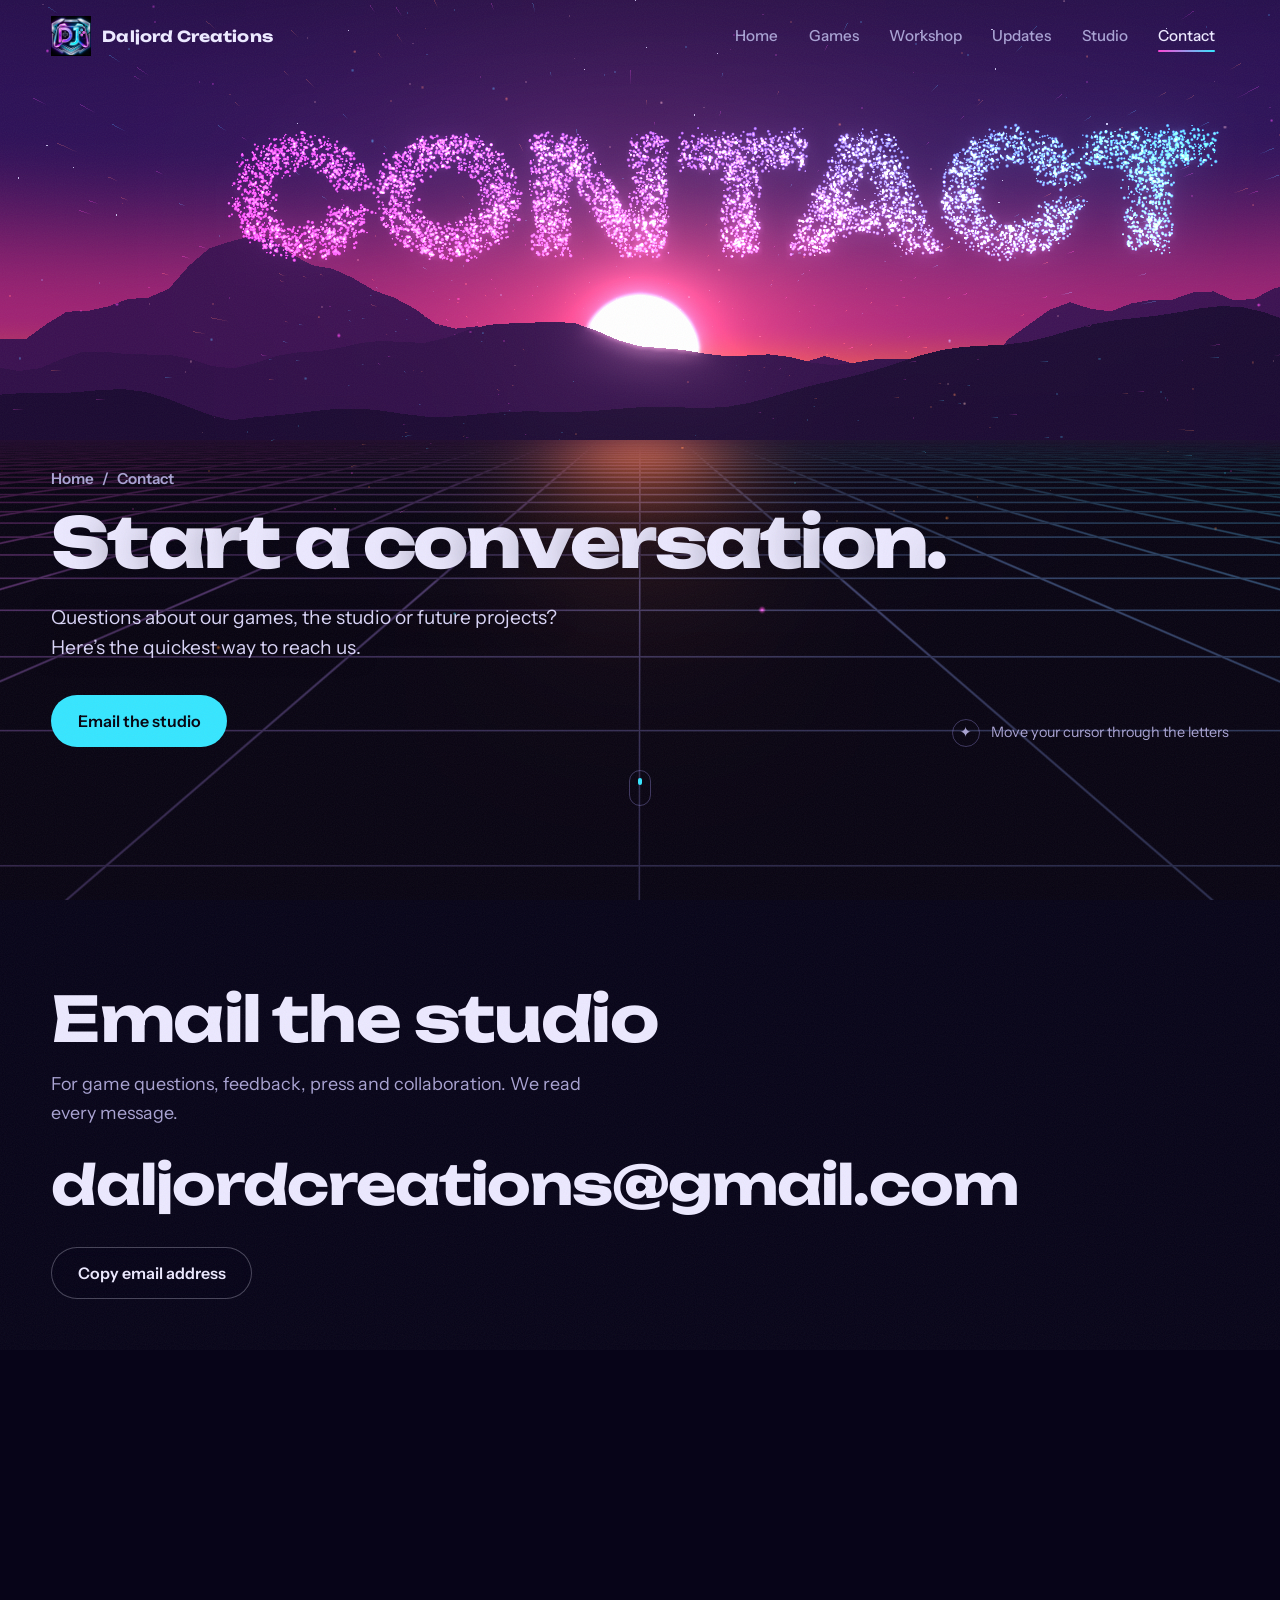
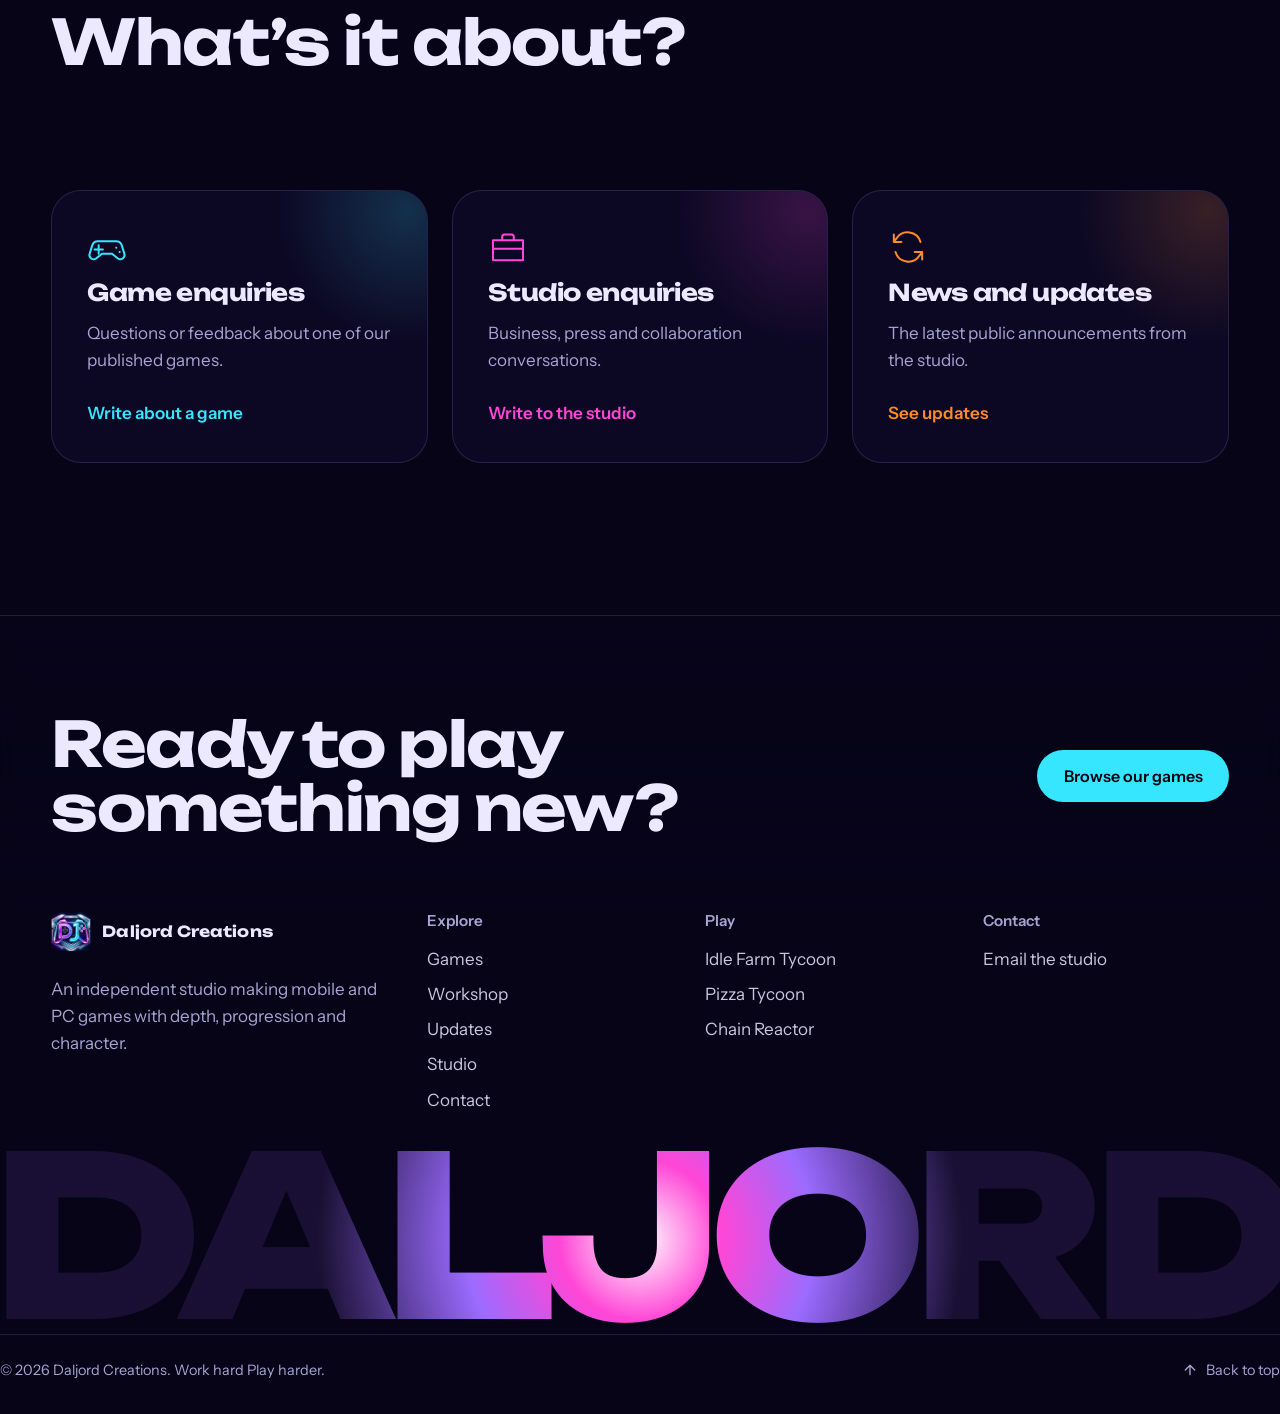
==== contact/index.html @ 4abc55e9 "new website launch" ====
<!doctype html>
<html lang="en">
<head>
  <meta charset="utf-8">
  <meta name="viewport" content="width=device-width, initial-scale=1, viewport-fit=cover">
  <meta name="theme-color" content="#070418">
  <title>Contact | Daljord Creations</title>
  <meta name="description" content="Get in touch with Daljord Creations about our games, the studio, press or collaboration.">
  <meta property="og:type" content="website">
  <meta property="og:title" content="Contact | Daljord Creations">
  <meta property="og:description" content="Get in touch with Daljord Creations about our games, the studio, press or collaboration.">
  <meta property="og:image" content="../assets/images/brand/og-image.jpg">
  <meta name="twitter:card" content="summary_large_image">
  <link rel="icon" type="image/png" sizes="32x32" href="../assets/images/brand/icon-32.png">
  <link rel="apple-touch-icon" href="../assets/images/brand/icon-180.png">
  <link rel="preconnect" href="https://fonts.googleapis.com">
  <link rel="preconnect" href="https://fonts.gstatic.com" crossorigin>
  <link rel="stylesheet" href="https://fonts.googleapis.com/css2?family=Unbounded:wght@500;700;800&family=Instrument+Sans:wght@400;500;600&display=swap">
  <link rel="stylesheet" href="../assets/css/base.css">
  <link rel="stylesheet" href="../assets/css/layout.css">
  <link rel="stylesheet" href="../assets/css/components.css">
  <link rel="stylesheet" href="../assets/css/pages.css">
</head>
<body data-page="contact" data-base="../" data-preset="word" data-word="CONTACT">
  <a class="skip" href="#main">Skip to content</a>
  <canvas class="stage" aria-hidden="true"></canvas>
  <div class="stage-fallback" aria-hidden="true"></div>
  <div class="stage-dim" aria-hidden="true"></div>
  <div class="grain" aria-hidden="true"></div>

  <main class="page" id="main">

    <section class="hero hero--inner" data-hero aria-labelledby="page-title">
      <div class="wrap">
        <div class="hero__copy">
          <p class="hero__crumb"><a href="../index.html">Home</a><span aria-hidden="true">/</span><span>Contact</span></p>
          <h1 id="page-title" data-split>Start a conversation.</h1>
          <p class="hero__sub" data-reveal style="--d:.5s">Questions about our games, the studio or future projects? Here’s the quickest way to reach us.</p>
          <div class="hero__cta" data-reveal style="--d:.65s"><a class="btn btn--main" data-magnetic href="mailto:daljordcreations@gmail.com"><span class="btn__label">Email the studio</span></a></div>
        </div>
      </div>
      <p class="hero__hint" aria-hidden="true"><b>✦</b>Move your cursor through the letters</p>
      <span class="scroll-cue" aria-hidden="true"></span>
    </section>

    <section class="block contact-main" id="email" aria-labelledby="email-title">
      <div class="wrap" style="width:100%">
        <h2 id="email-title" data-scramble>Email the studio</h2>
        <p class="lede" style="margin-top:1.2rem" data-reveal>For game questions, feedback, press and collaboration. We read every message.</p>
        <a class="mail" href="mailto:daljordcreations@gmail.com" data-reveal>daljordcreations@gmail.com</a>
        <div class="copy-row" data-reveal>
          <button class="btn btn--ghost" type="button" data-magnetic data-copy="daljordcreations@gmail.com" data-copy-out="#copy-msg"><span class="btn__label">Copy email address</span></button>
          <span class="copy-msg" id="copy-msg" aria-live="polite"></span>
        </div>
      </div>
    </section>

    <section class="block" id="topics" aria-labelledby="topics-title">
      <div class="wrap">
        <div class="head">
          <h2 id="topics-title" data-scramble>What’s it about?</h2>
          <p class="lede" data-reveal>Pick a topic and we’ll open your email app with the subject filled in.</p>
        </div>
        <div class="enquiries">
          <a class="enquiry" style="--c:var(--cyan)" href="mailto:daljordcreations@gmail.com?subject=Game%20enquiry" data-reveal><svg viewBox="0 0 48 48" fill="none" stroke="currentColor" stroke-width="2.4" stroke-linecap="round" stroke-linejoin="round" aria-hidden="true"><path d="M13 17h22a7 7 0 0 1 6.7 5l3.1 10a5 5 0 0 1-8 5.4L30 32H18l-6.8 5.4a5 5 0 0 1-8-5.4l3.1-10A7 7 0 0 1 13 17Z"/><path d="M14 22v10m-5-5h10m16-2h.1m4 5h.1"/></svg><h3>Game enquiries</h3><p>Questions or feedback about one of our published games.</p><span class="go">Write about a game</span></a>
          <a class="enquiry" style="--c:var(--magenta)" href="mailto:daljordcreations@gmail.com?subject=Studio%20enquiry" data-reveal><svg viewBox="0 0 48 48" fill="none" stroke="currentColor" stroke-width="2.4" stroke-linecap="round" stroke-linejoin="round" aria-hidden="true"><path d="M6 16h36v24H6zM17 16v-4a3 3 0 0 1 3-3h8a3 3 0 0 1 3 3v4M6 26h36"/></svg><h3>Studio enquiries</h3><p>Business, press and collaboration conversations.</p><span class="go">Write to the studio</span></a>
          <a class="enquiry" style="--c:var(--ember)" href="../updates/index.html" data-reveal><svg viewBox="0 0 48 48" fill="none" stroke="currentColor" stroke-width="2.4" stroke-linecap="round" stroke-linejoin="round" aria-hidden="true"><path d="M39 18A16 16 0 0 0 10 14l-3 4m0 0V9m0 9h9M9 30a16 16 0 0 0 29 4l3-4m0 0v9m0-9h-9"/></svg><h3>News and updates</h3><p>The latest public announcements from the studio.</p><span class="go">See updates</span></a>
        </div>
      </div>
    </section>
  </main>
  <!-- 3D engine (three.js r128, MIT licence) -->
  <script src="../assets/js/vendor/three/three.min.js"></script>
  <script src="../assets/js/vendor/three/CopyShader.js"></script>
  <script src="../assets/js/vendor/three/LuminosityHighPassShader.js"></script>
  <script src="../assets/js/vendor/three/EffectComposer.js"></script>
  <script src="../assets/js/vendor/three/RenderPass.js"></script>
  <script src="../assets/js/vendor/three/ShaderPass.js"></script>
  <script src="../assets/js/vendor/three/UnrealBloomPass.js"></script>
  <!-- Content: edit these files to update the site -->
  <script src="../assets/js/data/site.js"></script>
  <script src="../assets/js/data/games.js"></script>
  <script src="../assets/js/data/projects.js"></script>
  <script src="../assets/js/data/updates.js"></script>
  <script src="../assets/js/data/brand-texture.js"></script>
  <!-- Site code -->
  <script src="../assets/js/core/layout.js"></script>
  <script src="../assets/js/core/motion.js"></script>
  <script src="../assets/js/components/render.js"></script>
  <script src="../assets/js/components/chain-demo.js"></script>
  <script src="../assets/js/scene/world.js"></script>
  <script src="../assets/js/main.js"></script>
</body>
</html>
---- assets/css/base.css ----
/* ==========================================================================
   DALJORD CREATIONS · base.css
   Design tokens, reset, typography, buttons and small utilities.
   Change brand colours and fonts here and the whole site follows.
   ========================================================================== */

:root {
  color-scheme: dark;

  /* Brand palette (from the DJ shield and the industrial sunset art) */
  --void: #070418;       /* page background, deep night */
  --ink: #120c33;        /* raised surfaces */
  --ink-2: #1b1446;
  --cyan: #36e6ff;       /* the J */
  --magenta: #ff46d6;    /* the D */
  --violet: #9b6bff;
  --ember: #ff8a2a;      /* sunset */
  --lime: #7dff9a;       /* "out now" */
  --text: #ece9ff;
  --muted: #a9a3d3;
  --line: rgba(170, 160, 255, .16);
  --line-strong: rgba(170, 160, 255, .32);

  /* Type */
  --display: "Unbounded", "Arial Black", "Helvetica Neue", Arial, sans-serif;
  --body: "Instrument Sans", "Segoe UI", system-ui, -apple-system, Roboto, Arial, sans-serif;

  /* Layout */
  --pad: clamp(1.25rem, 4vw, 3.5rem);
  --max: 1280px;
  --radius-lg: 30px;
  --radius-md: 20px;
  --nav-h: 72px;

  /* Motion */
  --ease-out: cubic-bezier(.16, 1, .3, 1);
  --ease-io: cubic-bezier(.65, 0, .35, 1);

  box-sizing: border-box;
  padding-top: env(safe-area-inset-top, 0px);
  padding-bottom: env(safe-area-inset-bottom, 0px);
}

/* The brand is a night scene, so the same palette applies in every system theme. */
@media (prefers-color-scheme: dark) { :root:not([data-theme="light"]) { --void: #070418; --text: #ece9ff; } }
:root[data-theme="dark"] { --void: #070418; --text: #ece9ff; }

*, *::before, *::after { box-sizing: inherit; }
html {
  background: var(--void);
  scroll-padding-top: calc(env(safe-area-inset-top, 0px) + var(--nav-h) + 12px);
  -webkit-text-size-adjust: 100%;
}
body {
  margin: 0;
  min-height: 100vh;
  background: var(--void);
  color: var(--text);
  font-family: var(--body);
  font-size: 1.0625rem;
  line-height: 1.6;
  -webkit-font-smoothing: antialiased;
  overflow-x: hidden;
}
img, svg, canvas, video { display: block; max-width: 100%; }
a { color: inherit; }
button { font: inherit; color: inherit; }
::selection { background: var(--magenta); color: #fff; }
:focus-visible { outline: 2px solid var(--cyan); outline-offset: 3px; border-radius: 6px; }

/* ---------- typography ---------- */
h1, h2, h3, h4 { font-family: var(--display); margin: 0; font-weight: 700; letter-spacing: -.025em; }
h1 { font-size: clamp(2.6rem, 7vw, 6.4rem); line-height: .95; font-weight: 800; letter-spacing: -.04em; }
h2 { font-size: clamp(2rem, 5.2vw, 3.9rem); line-height: 1.02; }
h3 { font-size: clamp(1.15rem, 2vw, 1.45rem); line-height: 1.2; }
p { margin: 0; }
.lede { color: var(--muted); max-width: 48ch; font-size: clamp(1.02rem, 1.4vw, 1.15rem); }
.muted { color: var(--muted); }

/* ---------- containers ---------- */
.wrap { max-width: var(--max); margin: 0 auto; padding: 0 var(--pad); }
.block { position: relative; padding: clamp(5rem, 12vw, 9.5rem) 0; }
.block--tight { padding: clamp(3.5rem, 8vw, 6rem) 0; }
.head { display: flex; justify-content: space-between; align-items: flex-end; gap: 1.5rem 4rem; flex-wrap: wrap; margin-bottom: clamp(2.5rem, 5vw, 4.5rem); }
.head h2 { max-width: 15ch; }

/* ---------- buttons ---------- */
.btn {
  --bc: var(--cyan);
  position: relative;
  display: inline-flex; align-items: center; justify-content: center; gap: .6rem;
  min-height: 52px; padding: 0 1.6rem;
  border-radius: 999px; border: 1px solid transparent;
  font: 600 1rem var(--body); text-decoration: none; cursor: pointer; white-space: nowrap;
  transition: box-shadow .35s, background .25s, border-color .25s, color .25s;
  will-change: transform;
}
.btn svg { width: 20px; height: 20px; flex: none; }
.btn--main { background: var(--cyan); color: #05030f; }
.btn--main:hover { box-shadow: 0 0 0 4px rgba(54, 230, 255, .18), 0 0 40px rgba(54, 230, 255, .55); }
.btn--ghost { border-color: rgba(236, 233, 255, .28); background: rgba(7, 4, 24, .38); backdrop-filter: blur(8px); -webkit-backdrop-filter: blur(8px); }
.btn--ghost:hover { border-color: var(--magenta); box-shadow: 0 0 30px rgba(255, 70, 214, .38); }
.btn--store { width: 100%; background: rgba(255, 255, 255, .06); border-color: var(--line); }
.btn--store:hover { background: var(--bc); border-color: var(--bc); color: #05030f; box-shadow: 0 0 34px color-mix(in srgb, var(--bc) 60%, transparent); }
.btn .btn__label { position: relative; z-index: 1; }

/* ---------- chips ---------- */
.chip { display: inline-flex; align-items: center; gap: .45rem; font-size: .85rem; font-weight: 600; padding: .3rem .8rem; border-radius: 999px; border: 1px solid currentColor; line-height: 1.25; white-space: nowrap; }
.chip::before { content: ""; width: 7px; height: 7px; border-radius: 50%; background: currentColor; box-shadow: 0 0 10px currentColor; }
.chip--live { color: var(--lime); }
.chip--development { color: var(--cyan); }
.chip--concept { color: var(--ember); }
.chip--early { color: var(--violet); }
.chip--quiet { color: var(--muted); }
.chip--live::before, .chip--development::before { animation: blink 2.4s ease-in-out infinite; }
@keyframes blink { 50% { opacity: .35; } }

/* ---------- utilities ---------- */
.sr-only { position: absolute !important; width: 1px; height: 1px; padding: 0; margin: -1px; overflow: hidden; clip: rect(0 0 0 0); white-space: nowrap; border: 0; }
.skip { position: absolute; left: -999px; top: 0; z-index: 200; background: var(--cyan); color: #05030f; padding: .6rem 1rem; border-radius: 8px; font-weight: 600; }
.skip:focus { left: 1rem; top: calc(env(safe-area-inset-top, 0px) + 1rem); }

@media (prefers-reduced-motion: reduce) {
  *, *::before, *::after { animation-duration: .01ms !important; animation-iteration-count: 1 !important; transition-duration: .01ms !important; transition-delay: 0s !important; scroll-behavior: auto !important; }
}
---- assets/css/layout.css ----
/* ==========================================================================
   DALJORD CREATIONS · layout.css
   Site chrome shared by every page: 3D stage, boot loader, page transitions,
   navigation, custom cursor, scroll progress, page heroes and footer.
   ========================================================================== */

/* ---------- 3D stage ---------- */
.stage { position: fixed; inset: 0; width: 100%; height: 100%; z-index: 0; display: block; }
.stage-fallback { position: fixed; inset: 0; z-index: 0; display: none; background: var(--void) center / cover no-repeat; }
.no-webgl .stage-fallback { display: block; }
.no-webgl .stage { display: none; }
.stage-dim { position: fixed; inset: 0; z-index: 1; background: var(--void); opacity: 0; pointer-events: none; }
.page { position: relative; z-index: 2; }
.grain { position: fixed; inset: -50%; z-index: 3; pointer-events: none; opacity: .06; background-image: url("data:image/svg+xml,%3Csvg xmlns='http://www.w3.org/2000/svg' width='160' height='160'%3E%3Cfilter id='n'%3E%3CfeTurbulence type='fractalNoise' baseFrequency='.9' numOctaves='2' stitchTiles='stitch'/%3E%3C/filter%3E%3Crect width='100%25' height='100%25' filter='url(%23n)'/%3E%3C/svg%3E"); animation: grain 1s steps(6) infinite; }
@keyframes grain { 0% { transform: translate(0, 0); } 20% { transform: translate(-3%, 2%); } 40% { transform: translate(2%, -3%); } 60% { transform: translate(-2%, -1%); } 80% { transform: translate(3%, 3%); } 100% { transform: translate(0, 0); } }

/* ---------- boot loader (first visit only) ---------- */
.boot { position: fixed; inset: 0; z-index: 120; display: grid; place-items: center; background: var(--void); overflow: hidden; }
.boot__inner { display: grid; justify-items: center; gap: 1.4rem; text-align: center; }
.boot__icon { width: 92px; height: 92px; mix-blend-mode: screen; animation: bootPulse 1.4s ease-in-out infinite; }
.boot__count { font: 800 clamp(3.5rem, 14vw, 9rem)/.9 var(--display); letter-spacing: -.05em; font-variant-numeric: tabular-nums; background: linear-gradient(90deg, var(--magenta), var(--violet), var(--cyan)); -webkit-background-clip: text; background-clip: text; color: transparent; }
.boot__bar { width: min(280px, 60vw); height: 2px; background: var(--line); border-radius: 2px; overflow: hidden; }
.boot__bar i { display: block; height: 100%; width: 0; background: linear-gradient(90deg, var(--magenta), var(--cyan)); box-shadow: 0 0 12px var(--cyan); }
.boot__msg { color: var(--muted); font-size: .95rem; min-height: 1.6em; }
.boot.is-done { animation: bootOut .9s var(--ease-io) forwards; }
.boot.is-done .boot__inner { animation: bootInner .5s var(--ease-io) forwards; }
@keyframes bootPulse { 50% { transform: scale(.94); opacity: .7; } }
@keyframes bootOut { to { clip-path: inset(0 0 100% 0); } }
@keyframes bootInner { to { opacity: 0; transform: translateY(-30px) scale(.96); } }
.boot { clip-path: inset(0 0 0 0); }

/* ---------- page transition curtain ---------- */
.curtain { position: fixed; inset: 0; z-index: 110; display: flex; pointer-events: none; }
.curtain span { flex: 1; height: 100%; transform: scaleY(0); transform-origin: bottom; }
.curtain span:nth-child(1) { background: #ff46d6; }
.curtain span:nth-child(2) { background: #c25cf0; }
.curtain span:nth-child(3) { background: #9b6bff; }
.curtain span:nth-child(4) { background: #6a9cff; }
.curtain span:nth-child(5) { background: #36e6ff; }
.curtain.is-cover { pointer-events: all; }
.curtain.is-cover span { animation: curtainIn .55s var(--ease-io) forwards; }
.curtain.is-reveal span { transform: scaleY(1); transform-origin: top; animation: curtainOut .7s var(--ease-io) forwards; }
.curtain span:nth-child(2) { animation-delay: .04s !important; }
.curtain span:nth-child(3) { animation-delay: .08s !important; }
.curtain span:nth-child(4) { animation-delay: .12s !important; }
.curtain span:nth-child(5) { animation-delay: .16s !important; }
@keyframes curtainIn { to { transform: scaleY(1); } }
@keyframes curtainOut { to { transform: scaleY(0); } }

/* ---------- navigation ---------- */
.nav { position: fixed; top: 0; left: 0; right: 0; z-index: 60; padding-top: env(safe-area-inset-top, 0px); border-bottom: 1px solid transparent; transition: background .4s, border-color .4s, transform .5s var(--ease-out); }
.nav.is-solid { background: rgba(7, 4, 24, .7); backdrop-filter: blur(16px) saturate(150%); -webkit-backdrop-filter: blur(16px) saturate(150%); border-color: var(--line); }
.nav.is-hidden { transform: translateY(-110%); }
body::before { content: ""; position: fixed; inset: 0 0 auto; height: env(safe-area-inset-top, 0px); z-index: 61; background: rgba(7, 4, 24, .7); backdrop-filter: blur(16px); -webkit-backdrop-filter: blur(16px); }
.nav__in { max-width: var(--max); margin: 0 auto; height: var(--nav-h); padding: 0 var(--pad); display: flex; align-items: center; justify-content: space-between; gap: 1rem; }
.brand { display: inline-flex; align-items: center; gap: .7rem; text-decoration: none; font: 700 .95rem var(--display); letter-spacing: .005em; }
.brand img { width: 40px; height: 40px; mix-blend-mode: screen; transition: transform .6s var(--ease-out); }
.brand:hover img { transform: rotate(-12deg) scale(1.08); }
.nav__links { display: flex; gap: .2rem; list-style: none; margin: 0; padding: 0; }
.nav__links a { position: relative; display: block; padding: .5rem .85rem; border-radius: 999px; text-decoration: none; font-weight: 500; font-size: .95rem; color: var(--muted); transition: color .25s; }
.nav__links a::after { content: ""; position: absolute; left: .85rem; right: .85rem; bottom: .25rem; height: 2px; border-radius: 2px; background: linear-gradient(90deg, var(--magenta), var(--cyan)); transform: scaleX(0); transform-origin: left; transition: transform .45s var(--ease-out); }
.nav__links a:hover { color: var(--text); }
.nav__links a:hover::after, .nav__links a[aria-current="page"]::after { transform: scaleX(1); }
.nav__links a[aria-current="page"] { color: var(--text); }
.nav__links .nav__num { display: none; }
.menu-btn { display: none; align-items: center; gap: .6rem; height: 44px; padding: 0 1rem; border-radius: 999px; border: 1px solid var(--line-strong); background: rgba(7, 4, 24, .4); cursor: pointer; font-weight: 600; font-size: .92rem; }
.menu-btn__icon { position: relative; width: 16px; height: 10px; }
.menu-btn__icon::before, .menu-btn__icon::after { content: ""; position: absolute; left: 0; right: 0; height: 2px; background: currentColor; border-radius: 2px; transition: transform .35s var(--ease-out), top .35s var(--ease-out); }
.menu-btn__icon::before { top: 0; }
.menu-btn__icon::after { top: 8px; }
.menu-open .menu-btn__icon::before { top: 4px; transform: rotate(45deg); }
.menu-open .menu-btn__icon::after { top: 4px; transform: rotate(-45deg); }
.scroll-progress { position: absolute; left: 0; bottom: -1px; height: 2px; width: 100%; transform-origin: left; transform: scaleX(0); background: linear-gradient(90deg, var(--magenta), var(--violet), var(--cyan)); box-shadow: 0 0 10px rgba(54, 230, 255, .6); }

@media (max-width: 860px) {
  .menu-btn { display: inline-flex; }
  .nav__links { position: fixed; inset: 0; z-index: -1; flex-direction: column; justify-content: center; gap: .1rem; padding: calc(env(safe-area-inset-top, 0px) + 5rem) var(--pad) calc(env(safe-area-inset-bottom, 0px) + 2rem); background: radial-gradient(120% 80% at 100% 0%, rgba(155, 107, 255, .22), transparent 60%), rgba(7, 4, 24, .97); backdrop-filter: blur(18px); -webkit-backdrop-filter: blur(18px); clip-path: circle(0 at calc(100% - 3rem) 2.5rem); transition: clip-path .7s var(--ease-io); }
  .menu-open .nav__links { clip-path: circle(150% at calc(100% - 3rem) 2.5rem); }
  .nav__links a { display: flex; align-items: baseline; gap: 1rem; padding: .35rem 0; font: 700 clamp(1.9rem, 9vw, 2.8rem)/1.15 var(--display); color: var(--text); letter-spacing: -.03em; }
  .nav__links a::after { left: 0; right: auto; width: 2.2rem; bottom: .1rem; }
  .nav__links .nav__num { display: inline; font: 500 .85rem var(--body); color: var(--cyan); letter-spacing: 0; }
  .nav__links li { opacity: 0; transform: translateY(24px); transition: opacity .4s, transform .6s var(--ease-out); }
  .menu-open .nav__links li { opacity: 1; transform: none; }
  .menu-open .nav__links li:nth-child(2) { transition-delay: .05s; }
  .menu-open .nav__links li:nth-child(3) { transition-delay: .1s; }
  .menu-open .nav__links li:nth-child(4) { transition-delay: .15s; }
  .menu-open .nav__links li:nth-child(5) { transition-delay: .2s; }
  .menu-open .nav__links li:nth-child(6) { transition-delay: .25s; }
  .menu-open .nav { background: transparent; border-color: transparent; backdrop-filter: none; -webkit-backdrop-filter: none; }
  .menu-open { overflow: hidden; }
}

/* ---------- custom cursor (mouse only) ---------- */
.cursor-dot, .cursor-ring { position: fixed; left: 0; top: 0; z-index: 150; pointer-events: none; border-radius: 50%; opacity: 0; transition: opacity .3s; }
.cursor-dot { width: 6px; height: 6px; margin: -3px 0 0 -3px; background: #fff; box-shadow: 0 0 12px var(--cyan); }
.cursor-ring { width: 38px; height: 38px; margin: -19px 0 0 -19px; border: 1.5px solid rgba(255, 255, 255, .55); transition: opacity .3s, width .35s var(--ease-out), height .35s var(--ease-out), margin .35s var(--ease-out), border-color .3s, background .3s; }
.has-cursor .cursor-dot, .has-cursor .cursor-ring { opacity: 1; }
.cursor-ring.is-hover { width: 66px; height: 66px; margin: -33px 0 0 -33px; border-color: var(--magenta); background: rgba(255, 70, 214, .08); }
.cursor-ring.is-down { width: 26px; height: 26px; margin: -13px 0 0 -13px; }
.cursor-ring[data-label]::after { content: attr(data-label); position: absolute; inset: 0; display: grid; place-items: center; font: 600 .7rem var(--body); color: #fff; }

/* ---------- page heroes ---------- */
.hero { position: relative; min-height: 100vh; min-height: 100svh; display: flex; align-items: flex-end; padding: calc(var(--nav-h) + 2rem) 0 clamp(3rem, 9vh, 6.5rem); }
.hero .wrap { width: 100%; }
.hero__copy { max-width: min(760px, 100%); }
.hero__sub { margin-top: 1.6rem; max-width: 42ch; font-size: clamp(1.05rem, 1.5vw, 1.22rem); color: #d9d4f7; text-shadow: 0 2px 22px rgba(7, 4, 24, .85); }
.hero__cta { margin-top: 2rem; display: flex; flex-wrap: wrap; gap: .8rem; }
.hero h1 { text-shadow: 0 4px 44px rgba(7, 4, 24, .6); }
.hero__crumb { display: inline-flex; gap: .5rem; align-items: center; margin-bottom: 1.2rem; font-weight: 600; color: var(--muted); font-size: .95rem; }
.hero__crumb a { text-decoration: none; color: var(--muted); }
.hero__crumb a:hover { color: var(--text); }
.hero__hint { position: absolute; right: var(--pad); bottom: clamp(3rem, 9vh, 6.5rem); display: flex; align-items: center; gap: .7rem; color: var(--muted); font-size: .9rem; }
.hero__hint b { width: 28px; height: 28px; display: grid; place-items: center; border-radius: 50%; border: 1px solid var(--line-strong); font-weight: 400; animation: hintSpin 6s linear infinite; }
@keyframes hintSpin { to { transform: rotate(360deg); } }
.scroll-cue { position: absolute; left: 50%; bottom: 1.4rem; width: 22px; height: 36px; margin-left: -11px; border-radius: 12px; border: 1.5px solid var(--line-strong); }
.scroll-cue::after { content: ""; position: absolute; left: 50%; top: 7px; width: 4px; height: 7px; margin-left: -2px; border-radius: 2px; background: var(--cyan); animation: cue 1.8s var(--ease-io) infinite; }
@keyframes cue { 60% { transform: translateY(11px); opacity: 0; } 61% { transform: none; opacity: 0; } 100% { opacity: 1; } }
.hero--inner { min-height: 92vh; min-height: 92svh; }
@media (max-width: 760px) {
  .hero__hint, .scroll-cue { display: none; }
  .hero__cta .btn { flex: 1 1 auto; }
}

/* ---------- footer ---------- */
.footer { position: relative; z-index: 2; overflow: hidden; border-top: 1px solid var(--line); background: linear-gradient(180deg, rgba(7, 4, 24, .55), rgba(7, 4, 24, .96) 40%); backdrop-filter: blur(10px); -webkit-backdrop-filter: blur(10px); }
.footer__cta { display: flex; justify-content: space-between; align-items: center; gap: 2rem; flex-wrap: wrap; padding-top: clamp(3.5rem, 8vw, 6rem); }
.footer__cta h2 { max-width: 14ch; }
.footer__grid { display: grid; grid-template-columns: 1.4fr 1fr 1fr 1fr; gap: 2rem; padding: clamp(3rem, 6vw, 4.5rem) 0 2rem; }
.footer h3 { font-family: var(--body); font-size: .95rem; font-weight: 600; color: var(--muted); margin-bottom: 1rem; letter-spacing: 0; }
.footer ul { list-style: none; margin: 0; padding: 0; display: grid; gap: .5rem; }
.footer ul a { text-decoration: none; color: var(--text); opacity: .85; transition: opacity .2s, color .2s; }
.footer ul a:hover { opacity: 1; color: var(--cyan); }
.footer__about p { color: var(--muted); max-width: 34ch; margin-top: 1rem; }
.footer__word { position: relative; user-select: none; font: 800 clamp(3.5rem, 17.5vw, 17rem)/.8 var(--display); letter-spacing: -.06em; text-align: center; padding-bottom: .04em; margin: 0 calc(var(--pad) * -.5); white-space: nowrap; background: radial-gradient(circle at var(--mx, 50%) var(--my, 50%), #fff 0, var(--magenta) 12%, var(--violet) 26%, rgba(155, 107, 255, .12) 48%); -webkit-background-clip: text; background-clip: text; color: transparent; }
.footer__bottom { display: flex; justify-content: space-between; flex-wrap: wrap; gap: 1rem; padding: 1.5rem 0 2rem; border-top: 1px solid var(--line); color: var(--muted); font-size: .9rem; }
.footer__bottom a { color: var(--muted); }
.to-top { background: none; border: 0; padding: 0; cursor: pointer; color: var(--muted); font-size: .9rem; display: inline-flex; gap: .5rem; align-items: center; }
.to-top:hover { color: var(--text); }
@media (max-width: 860px) {
  .footer__grid { grid-template-columns: 1fr 1fr; }
  .footer__about { grid-column: 1 / -1; }
}
.hero--inner .hero__copy { max-width: min(980px, 100%); }
.hero--inner h1 { font-size: clamp(2.4rem, 5.4vw, 5.2rem); }
.brand span { white-space: nowrap; }
@media (max-width: 420px) { .brand span { font-size: .8rem; } .brand img { width: 34px; height: 34px; } .menu-btn { padding: 0 .85rem; } }
---- assets/css/components.css ----
/* ==========================================================================
   DALJORD CREATIONS · components.css
   Reusable pieces: reveals, marquee, game cards, coverflow, chain demo,
   project cards, pipeline board, update timeline, process loop, values,
   manifesto, contact cards.
   ========================================================================== */

/* ---------- reveal states (set by motion.js) ---------- */
.js [data-reveal] { opacity: 0; transform: translateY(40px); transition: opacity 1s var(--ease-out), transform 1.1s var(--ease-out); transition-delay: var(--d, 0s); }
.js [data-reveal].is-in { opacity: 1; transform: none; }
.js [data-reveal="clip"] { opacity: 1; transform: none; clip-path: inset(100% 0 0 0 round var(--radius-lg)); transition: clip-path 1.3s var(--ease-io); transition-delay: var(--d, 0s); }
.js [data-reveal="clip"].is-in { clip-path: inset(0 0 0 0 round var(--radius-lg)); }
.js [data-reveal="clip"] img { transform: scale(1.25); transition: transform 1.8s var(--ease-out); }
.js [data-reveal="clip"].is-in img { transform: scale(1.06); }
.js [data-reveal="zoom"] { transform: scale(.9) translateY(30px); }
.split-line { display: block; overflow: hidden; padding-bottom: .08em; margin-bottom: -.08em; }
.split-char { display: inline-block; transform: translateY(110%) rotate(8deg); opacity: 0; transition: transform 1s var(--ease-out), opacity .6s; transition-delay: calc(var(--i) * 28ms + var(--d, 0ms)); }
.is-split.is-in .split-char { transform: none; opacity: 1; }
[data-scramble] .scr { color: var(--cyan); }

/* ---------- marquee ---------- */
.marquee { position: relative; z-index: 2; overflow: hidden; padding: clamp(1.2rem, 3vw, 2rem) 0; border-block: 1px solid var(--line); background: linear-gradient(90deg, rgba(255, 70, 214, .1), rgba(54, 230, 255, .1)); transform: rotate(-2deg) scale(1.04); margin: clamp(2rem, 6vw, 4rem) 0; }
.marquee--flip { transform: rotate(2deg) scale(1.04); background: rgba(7, 4, 24, .6); }
.marquee__track { display: flex; width: max-content; will-change: transform; }
.marquee__item { display: flex; align-items: center; gap: clamp(1.2rem, 3vw, 2.6rem); padding-right: clamp(1.2rem, 3vw, 2.6rem); font: 800 clamp(2rem, 6vw, 4.8rem)/1 var(--display); letter-spacing: -.04em; white-space: nowrap; }
.marquee__item .o { color: transparent; -webkit-text-stroke: 1.5px rgba(236, 233, 255, .55); }
.marquee__item svg { width: clamp(28px, 4vw, 52px); height: auto; flex: none; }

/* ---------- game cards ---------- */
.games-grid { display: grid; grid-template-columns: repeat(3, minmax(0, 1fr)); gap: clamp(1rem, 2.4vw, 2rem); perspective: 1200px; }
.game-card { --c: var(--cyan); position: relative; border-radius: var(--radius-lg); padding: clamp(1rem, 1.6vw, 1.35rem); background: linear-gradient(160deg, rgba(32, 24, 80, .88), rgba(13, 9, 38, .94)); border: 1px solid var(--line); transform-style: preserve-3d; transition: transform .6s var(--ease-out), box-shadow .5s, border-color .4s; }
.game-card::before { content: ""; position: absolute; inset: -1px; border-radius: inherit; padding: 1px; background: conic-gradient(from var(--ang, 0deg), transparent 0 60%, var(--c) 75%, transparent 90%); -webkit-mask: linear-gradient(#000 0 0) content-box, linear-gradient(#000 0 0); -webkit-mask-composite: xor; mask-composite: exclude; opacity: 0; transition: opacity .4s; pointer-events: none; }
.game-card:hover::before { opacity: 1; animation: spinBorder 3s linear infinite; }
@property --ang { syntax: "<angle>"; inherits: false; initial-value: 0deg; }
@keyframes spinBorder { to { --ang: 360deg; } }
.game-card:hover { box-shadow: 0 40px 90px -35px color-mix(in srgb, var(--c) 75%, transparent); }
.game-card__cover { position: relative; aspect-ratio: 1; border-radius: 22px; overflow: hidden; box-shadow: 0 18px 40px -18px rgba(0, 0, 0, .85); transition: transform .6s var(--ease-out); }
.game-card__cover img { width: 100%; height: 100%; object-fit: cover; transition: transform .8s var(--ease-out), filter .5s; }
.game-card:hover .game-card__cover img { transform: scale(1.08); }
.game-card__glare { position: absolute; inset: 0; pointer-events: none; background: radial-gradient(circle at var(--gx, 50%) var(--gy, 0%), rgba(255, 255, 255, .45), transparent 55%); opacity: 0; mix-blend-mode: overlay; transition: opacity .4s; }
.game-card:hover .game-card__glare { opacity: 1; }
.game-card__badge { position: absolute; top: .8rem; left: .8rem; background: rgba(7, 4, 24, .75); backdrop-filter: blur(6px); -webkit-backdrop-filter: blur(6px); }
.game-card__body { padding: 1.2rem .3rem .2rem; transition: transform .6s var(--ease-out); }
.game-card__meta { color: var(--muted); font-size: .9rem; margin-top: .35rem; }
.game-card__body p { color: var(--muted); margin: .7rem 0 1.25rem; font-size: .98rem; min-height: 3.2em; }
@media (pointer: fine) {
  .game-card:hover .game-card__cover { transform: translateZ(30px); }
  .game-card:hover .game-card__body { transform: translateZ(16px); }
}
@media (max-width: 960px) {
  .games-grid { grid-template-columns: none; grid-auto-flow: column; grid-auto-columns: min(78vw, 340px); overflow-x: auto; scroll-snap-type: x mandatory; padding: 0 var(--pad) 1.5rem; margin: 0 calc(var(--pad) * -1); scrollbar-width: none; perspective: none; }
  .games-grid::-webkit-scrollbar { display: none; }
  .game-card { scroll-snap-align: center; }
}

/* ---------- coverflow (games page) ---------- */
.flow { position: relative; }
.flow__stage { position: relative; height: clamp(320px, 46vw, 520px); perspective: 1400px; touch-action: pan-y; cursor: grab; user-select: none; }
.flow__stage:active { cursor: grabbing; }
.flow__item { position: absolute; left: 50%; top: 50%; width: clamp(220px, 30vw, 400px); aspect-ratio: 1; margin: 0; border-radius: 34px; overflow: hidden; transform-style: preserve-3d; transition: transform .9s var(--ease-out), filter .6s, opacity .6s; box-shadow: 0 50px 100px -40px var(--c, #000); background: #000; }
.flow__item img { width: 100%; height: 100%; object-fit: cover; pointer-events: none; }
.flow__item::after { content: ""; position: absolute; inset: 0; border-radius: inherit; border: 1px solid rgba(255, 255, 255, .18); background: linear-gradient(120deg, rgba(255, 255, 255, .22), transparent 40%); pointer-events: none; }
.flow__reflect { position: absolute; left: 50%; top: calc(50% + clamp(110px, 15vw, 200px) + 14px); width: clamp(220px, 30vw, 400px); height: 80px; margin-left: calc(clamp(220px, 30vw, 400px) / -2); border-radius: 50%; background: radial-gradient(closest-side, var(--rc, rgba(155, 107, 255, .5)), transparent); filter: blur(18px); transition: background .6s; }
.flow__panel { display: grid; grid-template-columns: minmax(0, 1fr) auto; gap: 1.5rem 3rem; align-items: end; margin-top: clamp(2rem, 4vw, 3rem); padding-top: 2rem; border-top: 1px solid var(--line); }
.flow__panel h3 { font-size: clamp(1.6rem, 3.6vw, 2.8rem); margin: .8rem 0 .7rem; }
.flow__panel p { color: var(--muted); max-width: 52ch; }
.flow__controls { display: flex; gap: .6rem; align-items: center; }
.flow__arrow { width: 56px; height: 56px; border-radius: 50%; border: 1px solid var(--line-strong); background: rgba(7, 4, 24, .5); display: grid; place-items: center; cursor: pointer; transition: border-color .25s, box-shadow .3s; }
.flow__arrow:hover { border-color: var(--cyan); box-shadow: 0 0 24px rgba(54, 230, 255, .4); }
.flow__arrow svg { width: 22px; }
.flow__dots { display: flex; gap: .5rem; justify-content: center; margin-top: 1rem; }
.flow__dots button { width: 34px; height: 4px; border: 0; padding: 0; border-radius: 4px; background: var(--line-strong); cursor: pointer; transition: background .3s, width .4s var(--ease-out); }
.flow__dots button[aria-current="true"] { width: 56px; background: linear-gradient(90deg, var(--magenta), var(--cyan)); }
@media (max-width: 760px) { .flow__panel { grid-template-columns: minmax(0, 1fr); } }

/* ---------- chain demo ---------- */
.demo { display: grid; grid-template-columns: minmax(0, 5fr) minmax(0, 7fr); gap: clamp(2rem, 5vw, 5rem); align-items: center; }
.demo__steps { margin: 1.8rem 0 2rem; padding: 0; list-style: none; display: grid; gap: .85rem; counter-reset: s; }
.demo__steps li { display: grid; grid-template-columns: 2rem 1fr; gap: .8rem; align-items: baseline; color: #d6d1f5; }
.demo__steps li::before { counter-increment: s; content: counter(s); width: 2rem; height: 2rem; display: grid; place-items: center; border-radius: 50%; border: 1px solid var(--line-strong); font: 700 .85rem var(--display); color: var(--cyan); }
.arena { position: relative; aspect-ratio: 4 / 3; border-radius: var(--radius-lg); overflow: hidden; border: 1px solid rgba(54, 230, 255, .35); background: #0a0626; box-shadow: 0 0 0 1px rgba(255, 70, 214, .12) inset, 0 40px 120px -40px rgba(124, 77, 255, .65); }
.arena.is-shake { animation: shake .35s; }
@keyframes shake { 20% { transform: translate(-4px, 2px); } 40% { transform: translate(4px, -3px); } 60% { transform: translate(-3px, -2px); } 80% { transform: translate(2px, 3px); } }
.arena canvas { position: absolute; inset: 0; width: 100%; height: 100%; touch-action: none; cursor: crosshair; }
.arena__hud { position: absolute; left: 0; right: 0; top: 0; display: flex; justify-content: space-between; gap: 1rem; padding: 1rem 1.2rem; pointer-events: none; font-weight: 600; font-size: .95rem; }
.arena__hud b { font-family: var(--display); }
.arena__hud .is-dim { color: var(--muted); }
.arena__panel { position: absolute; inset: 0; display: grid; place-items: center; text-align: center; padding: 1.5rem; background: rgba(7, 4, 24, .62); backdrop-filter: blur(5px); -webkit-backdrop-filter: blur(5px); transition: opacity .35s; }
.arena__panel.is-hidden { opacity: 0; pointer-events: none; }
.arena__panel h3 { font-size: clamp(1.4rem, 3vw, 2.1rem); margin-bottom: .5rem; }
.arena__panel p { color: var(--muted); max-width: 32ch; margin: 0 auto 1.3rem; }
.arena__note { margin-top: 1rem; color: var(--muted); font-size: .9rem; }
@media (max-width: 960px) { .demo { grid-template-columns: minmax(0, 1fr); } }
@media (max-width: 760px) { .arena { aspect-ratio: 1; } }

/* ---------- project cards (sticky stack) ---------- */
.stack { display: grid; gap: clamp(1.5rem, 3vw, 2.5rem); }
.stack__item { position: sticky; top: calc(var(--nav-h) + 1.5rem + var(--i, 0) * 18px); transform-origin: center top; will-change: transform; }
.proj { --c: var(--violet); display: grid; grid-template-columns: minmax(0, 1.25fr) minmax(0, 1fr); min-height: min(68vh, 620px); border-radius: var(--radius-lg); overflow: hidden; border: 1px solid var(--line); background: linear-gradient(140deg, #19113f, #0b0726 70%); box-shadow: 0 -20px 60px -30px rgba(0, 0, 0, .9); }
.proj__art { position: relative; overflow: hidden; }
.proj__art img { width: 100%; height: 100%; object-fit: cover; transform: scale(1.1) translateY(var(--py, 0px)); }
.proj__art::after { content: ""; position: absolute; inset: 0; background: linear-gradient(90deg, transparent 60%, #0f0a2c); }
.proj__body { display: flex; flex-direction: column; justify-content: center; gap: 1rem; padding: clamp(1.8rem, 4vw, 3.5rem); }
.proj__body h3 { font-size: clamp(1.9rem, 4vw, 3.2rem); line-height: 1; }
.proj__genre { color: var(--c); font-weight: 600; }
.proj__body p { color: #cfc9f0; max-width: 44ch; }
.pillars { display: flex; flex-wrap: wrap; gap: .5rem; list-style: none; padding: 0; margin: .4rem 0 0; }
.pillars li { padding: .35rem .8rem; border-radius: 10px; background: rgba(255, 255, 255, .06); border: 1px solid var(--line); font-size: .9rem; }
.track { margin-top: .6rem; }
.track__bar { position: relative; display: grid; grid-template-columns: repeat(4, 1fr); gap: 4px; }
.track__bar span { height: 6px; border-radius: 4px; background: rgba(255, 255, 255, .1); }
.track__bar span.on { background: var(--c); box-shadow: 0 0 12px var(--c); }
.track__labels { display: grid; grid-template-columns: repeat(4, 1fr); gap: 4px; margin-top: .5rem; font-size: .78rem; color: var(--muted); }
.track__labels .on { color: var(--text); font-weight: 600; }
.proj--locked .proj__art { display: grid; place-items: center; background: repeating-linear-gradient(0deg, rgba(255, 255, 255, .03) 0 2px, transparent 2px 6px), radial-gradient(circle at 50% 50%, rgba(255, 138, 42, .25), transparent 60%), #0c0828; }
.proj--locked .proj__art::after { display: none; }
.lockbox { display: grid; justify-items: center; gap: 1rem; color: var(--muted); text-align: center; }
.lockbox svg { width: clamp(70px, 9vw, 110px); color: var(--ember); filter: drop-shadow(0 0 18px rgba(255, 138, 42, .6)); animation: float 4s ease-in-out infinite; }
.lockbox .glitch { font: 800 clamp(1.6rem, 4vw, 2.8rem)/1 var(--display); color: var(--text); letter-spacing: -.03em; }
@keyframes float { 50% { transform: translateY(-10px); } }
@media (max-width: 860px) {
  .proj { grid-template-columns: minmax(0, 1fr); min-height: 0; }
  .proj__art { aspect-ratio: 16 / 10; }
  .proj__art::after { background: linear-gradient(180deg, transparent 60%, #0f0a2c); }
  .stack__item { position: relative; top: auto; }
}

/* ---------- pipeline board ---------- */
.board { display: grid; grid-template-columns: repeat(4, minmax(0, 1fr)); gap: 1rem; }
.board__col { position: relative; border-radius: var(--radius-md); border: 1px solid var(--line); background: rgba(14, 10, 40, .75); padding: 1.2rem; min-height: 240px; }
.board__col h3 { font-size: 1.05rem; display: flex; justify-content: space-between; gap: .5rem; }
.board__col h3 span { font: 600 .85rem var(--body); color: var(--muted); }
.board__col > p { color: var(--muted); font-size: .9rem; margin: .4rem 0 1rem; }
.board__col::before { content: ""; position: absolute; left: 1.2rem; right: 1.2rem; top: -1px; height: 2px; background: var(--sc); box-shadow: 0 0 14px var(--sc); }
.ticket { display: flex; align-items: center; gap: .7rem; padding: .7rem; border-radius: 14px; background: rgba(255, 255, 255, .05); border: 1px solid var(--line); margin-bottom: .6rem; text-decoration: none; transition: transform .3s var(--ease-out), border-color .3s; }
.ticket:hover { transform: translateY(-3px); border-color: var(--sc); }
.ticket img, .ticket i { width: 40px; height: 40px; border-radius: 10px; flex: none; object-fit: cover; }
.ticket i { display: grid; place-items: center; background: rgba(255, 138, 42, .15); font-style: normal; color: var(--ember); }
.ticket b { display: block; font-size: .92rem; line-height: 1.25; }
.ticket small { color: var(--muted); font-size: .8rem; }
@media (max-width: 960px) { .board { grid-template-columns: repeat(2, minmax(0, 1fr)); } }
@media (max-width: 560px) { .board { grid-template-columns: minmax(0, 1fr); } .board__col { min-height: 0; } }

/* ---------- updates timeline ---------- */
.timeline { position: relative; display: grid; gap: 2rem; padding-left: clamp(1.8rem, 5vw, 4rem); }
.timeline::before { content: ""; position: absolute; left: clamp(.5rem, 1.6vw, 1.2rem); top: .6rem; bottom: 0; width: 2px; background: linear-gradient(180deg, var(--magenta), var(--cyan) 60%, transparent); }
.post { position: relative; border-radius: var(--radius-lg); border: 1px solid var(--line); background: linear-gradient(135deg, rgba(27, 20, 70, .92), rgba(10, 7, 32, .92)); padding: clamp(1.6rem, 4vw, 3rem); display: grid; grid-template-columns: minmax(0, 1fr) minmax(0, 1.5fr); gap: clamp(1.5rem, 4vw, 4rem); }
.post::before { content: ""; position: absolute; left: calc(clamp(1.8rem, 5vw, 4rem) * -1 + clamp(.5rem, 1.6vw, 1.2rem) - 6px); top: 2.2rem; width: 14px; height: 14px; border-radius: 50%; background: var(--void); border: 2px solid var(--cyan); box-shadow: 0 0 16px var(--cyan); }
.post__game { display: flex; align-items: center; gap: .9rem; margin-top: 1.3rem; color: var(--muted); font-size: .95rem; text-decoration: none; }
.post__game img { width: 54px; height: 54px; border-radius: 14px; }
.post h3 { font-size: clamp(1.5rem, 3vw, 2.3rem); }
.post p { color: #cfc9f0; margin-top: 1rem; }
.post ul { margin: 1.3rem 0 0; padding: 0; list-style: none; display: grid; gap: .5rem; }
.post li { display: flex; gap: .7rem; align-items: center; }
.post li::before { content: ""; width: 8px; height: 8px; transform: rotate(45deg); background: var(--cyan); box-shadow: 0 0 10px var(--cyan); flex: none; }
.post--next { border-style: dashed; background: rgba(10, 7, 32, .5); grid-template-columns: minmax(0, 1fr); }
.post--next::before { border-color: var(--line-strong); box-shadow: none; }
@media (max-width: 760px) { .post { grid-template-columns: minmax(0, 1fr); } }

/* ---------- process loop ---------- */
.loop { width: 100%; max-width: 460px; margin: 0 auto; overflow: visible; }
.loop text { font: 700 15px var(--display); fill: var(--text); }
.loop .loop__orbit { transform-origin: 220px 220px; animation: orbit 8s linear infinite; }
.loop .loop__ring { stroke-dasharray: 943; stroke-dashoffset: 943; transition: stroke-dashoffset 2.2s var(--ease-io); }
.loop.is-in .loop__ring { stroke-dashoffset: 0; }
@keyframes orbit { to { transform: rotate(360deg); } }

/* ---------- values ---------- */
.values { display: grid; grid-template-columns: repeat(3, minmax(0, 1fr)); gap: clamp(1.5rem, 4vw, 3rem); }
.value { padding-top: 1.4rem; border-top: 2px solid var(--vc, var(--line)); }
.value p { color: var(--muted); margin-top: .6rem; }
.value__icon { width: 46px; height: 46px; margin-bottom: 1.1rem; color: var(--vc); }
@media (max-width: 860px) { .values { grid-template-columns: minmax(0, 1fr); } }

/* ---------- scroll-lit manifesto ---------- */
.manifesto { font: 700 clamp(1.6rem, 4.2vw, 3.4rem)/1.18 var(--display); letter-spacing: -.03em; max-width: 22ch; }
.manifesto .w { opacity: .16; transition: opacity .25s, color .25s; }
.manifesto .w.on { opacity: 1; }
.manifesto .w.hot { color: var(--cyan); }

/* ---------- contact ---------- */
.mail { display: inline-block; margin: 1.6rem 0 1.4rem; font: 700 clamp(1rem, 4.3vw, 3.6rem)/1.15 var(--display); letter-spacing: -.02em; text-decoration: none; overflow-wrap: anywhere; background: linear-gradient(90deg, var(--magenta), var(--cyan)) left bottom / 0% 3px no-repeat; padding-bottom: .15em; transition: background-size .6s var(--ease-out); }
.mail:hover { background-size: 100% 3px; }
.copy-row { display: flex; flex-wrap: wrap; gap: .8rem; align-items: center; }
.copy-msg { color: var(--cyan); font-weight: 600; font-size: .95rem; min-height: 1.5em; }
.enquiries { display: grid; grid-template-columns: repeat(3, minmax(0, 1fr)); gap: clamp(1rem, 2vw, 1.5rem); }
.enquiry { --c: var(--cyan); position: relative; display: flex; flex-direction: column; gap: .8rem; padding: clamp(1.5rem, 3vw, 2.2rem); border-radius: var(--radius-lg); border: 1px solid var(--line); background: rgba(14, 10, 40, .8); text-decoration: none; overflow: hidden; transition: transform .5s var(--ease-out), border-color .3s; }
.enquiry::after { content: ""; position: absolute; width: 260px; height: 260px; right: -110px; top: -110px; border-radius: 50%; background: radial-gradient(closest-side, var(--c), transparent); opacity: .18; transition: opacity .4s, transform .6s var(--ease-out); }
.enquiry:hover { border-color: var(--c); transform: translateY(-6px); }
.enquiry:hover::after { opacity: .45; transform: scale(1.3); }
.enquiry svg { width: 40px; color: var(--c); }
.enquiry p { color: var(--muted); }
.enquiry span.go { margin-top: auto; padding-top: .8rem; font-weight: 600; color: var(--c); }
@media (max-width: 860px) { .enquiries { grid-template-columns: minmax(0, 1fr); } }

.timeline--compact { padding-left: 0; }
.timeline--compact::before, .timeline--compact .post::before { display: none; }
.timeline--compact .post { grid-template-columns: minmax(0, 1fr); }
---- assets/css/pages.css ----
/* ==========================================================================
   DALJORD CREATIONS · pages.css
   Layout that belongs to a single page.
   ========================================================================== */

/* ---------- home ---------- */
.home-update { display: grid; grid-template-columns: minmax(0, 1fr) minmax(0, 1fr); gap: clamp(2rem, 6vw, 6rem); align-items: center; }
.home-update .post { grid-template-columns: minmax(0, 1fr); }
.home-update .post::before { display: none; }
.home-studio { display: grid; grid-template-columns: minmax(0, 1.1fr) minmax(0, .9fr); gap: clamp(2rem, 6vw, 6rem); align-items: center; }
.home-studio .btn { margin-top: 2rem; }
.big-link { display: inline-flex; align-items: center; gap: .8rem; margin-top: 2rem; font-weight: 600; text-decoration: none; color: var(--cyan); }
.big-link svg { width: 22px; transition: transform .4s var(--ease-out); }
.big-link:hover svg { transform: translateX(6px); }
@media (max-width: 960px) {
  .home-update, .home-studio { grid-template-columns: minmax(0, 1fr); }
}

/* ---------- studio ---------- */
.studio-intro { display: grid; grid-template-columns: minmax(0, 1fr) minmax(0, 1fr); gap: clamp(2rem, 6vw, 6rem); align-items: center; }
.studio-sign { position: relative; max-width: 420px; margin: 0 auto; border-radius: var(--radius-lg); overflow: hidden; border: 1px solid var(--line); box-shadow: 0 40px 120px -40px rgba(255, 138, 42, .55); }
.studio-sign img { width: 100%; }
.facts { display: grid; grid-template-columns: repeat(3, minmax(0, 1fr)); gap: 1rem; margin-top: 2.2rem; }
.fact { padding: 1.2rem; border-radius: var(--radius-md); border: 1px solid var(--line); background: rgba(14, 10, 40, .7); }
.fact b { display: block; font: 800 clamp(1.6rem, 3vw, 2.3rem)/1 var(--display); background: linear-gradient(90deg, var(--magenta), var(--cyan)); -webkit-background-clip: text; background-clip: text; color: transparent; }
.fact span { color: var(--muted); font-size: .92rem; }
.loop-wrap { display: grid; grid-template-columns: minmax(0, .9fr) minmax(0, 1.1fr); gap: clamp(2rem, 6vw, 6rem); align-items: center; }
.loop-steps { display: grid; gap: 1.4rem; margin-top: 2rem; }
.loop-steps div { display: grid; grid-template-columns: 2.6rem 1fr; gap: 1rem; }
.loop-steps b { width: 2.6rem; height: 2.6rem; display: grid; place-items: center; border-radius: 50%; border: 1px solid var(--line-strong); font: 700 .95rem var(--display); color: var(--sc); }
.loop-steps h3 { font-size: 1.1rem; }
.loop-steps p { color: var(--muted); font-size: .98rem; margin-top: .2rem; }
@media (max-width: 960px) {
  .studio-intro, .loop-wrap { grid-template-columns: minmax(0, 1fr); }
  .facts { grid-template-columns: minmax(0, 1fr) minmax(0, 1fr) minmax(0, 1fr); }
}
@media (max-width: 560px) { .facts { grid-template-columns: minmax(0, 1fr); } }

/* ---------- contact ---------- */
.contact-main { min-height: 70vh; display: flex; align-items: center; }

/* ---------- 404 ---------- */
.lost { min-height: 100vh; min-height: 100svh; display: flex; align-items: flex-end; padding-bottom: clamp(3rem, 10vh, 7rem); }
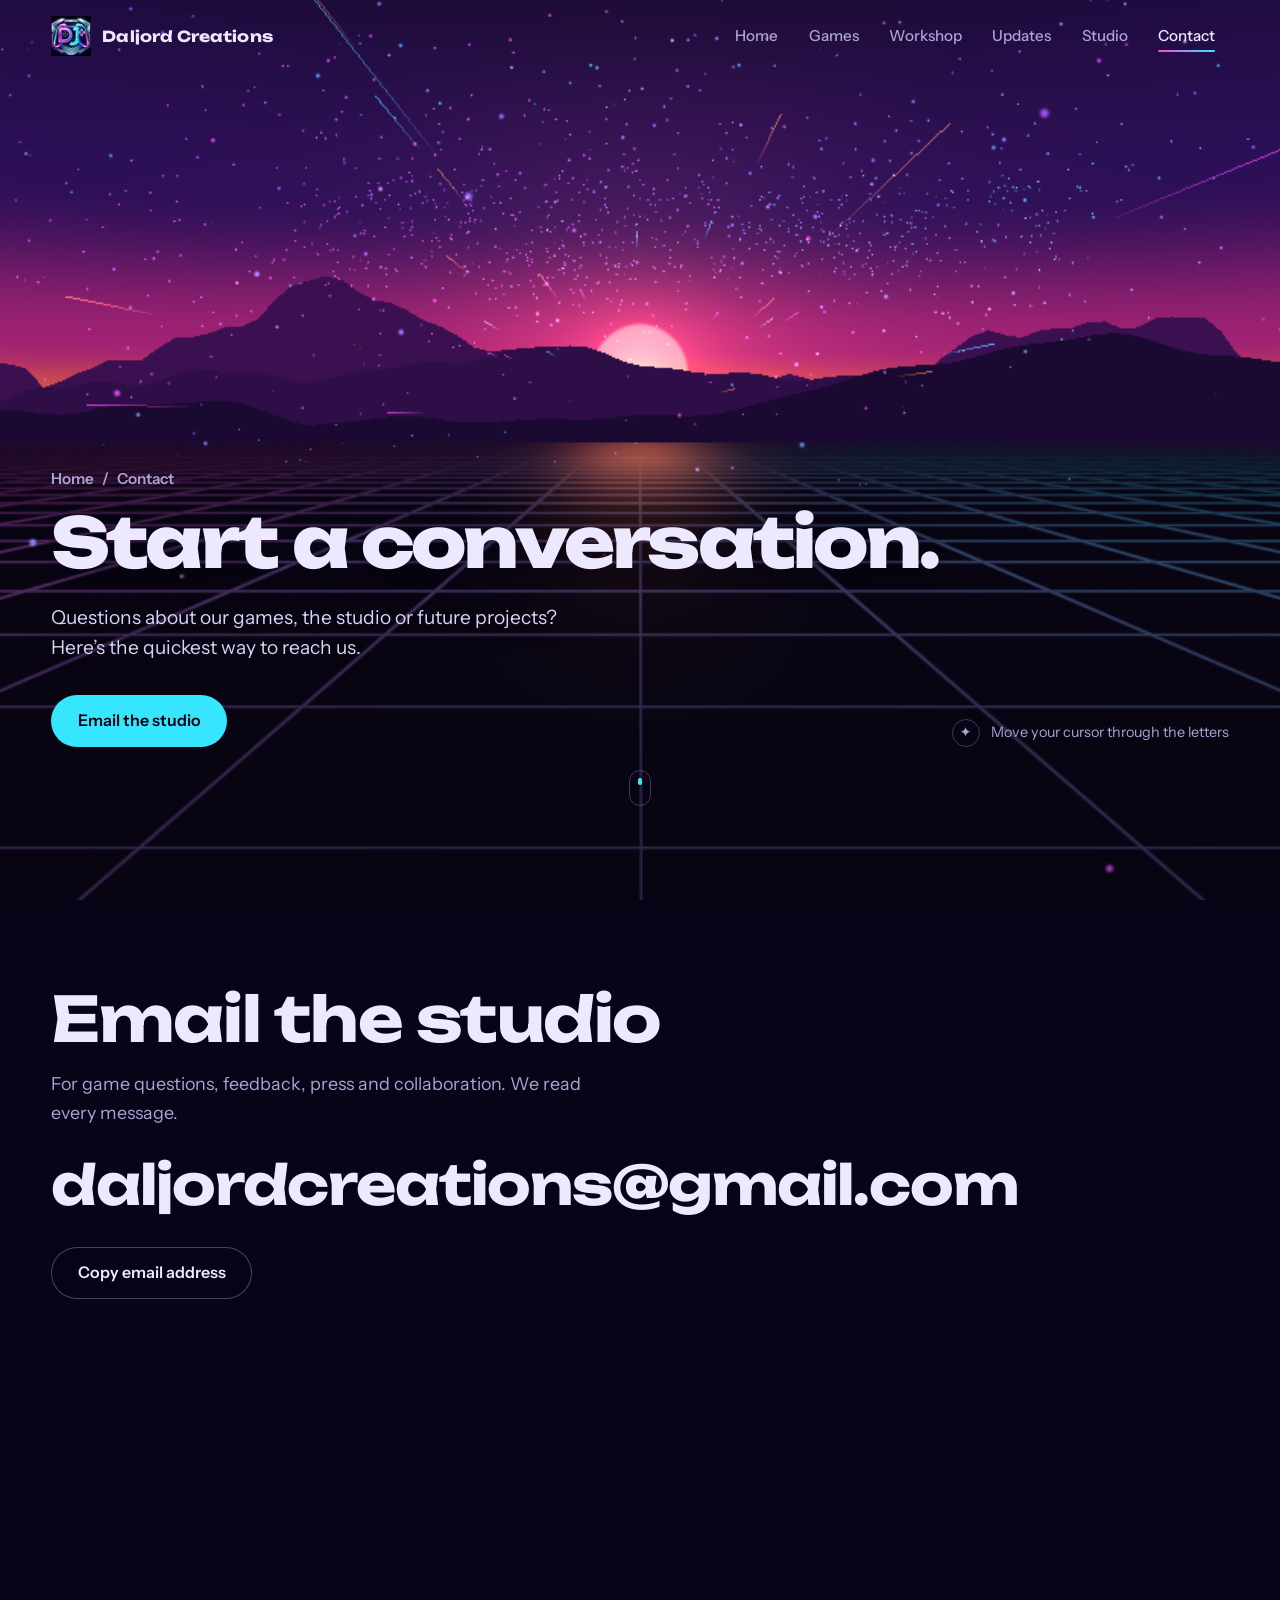
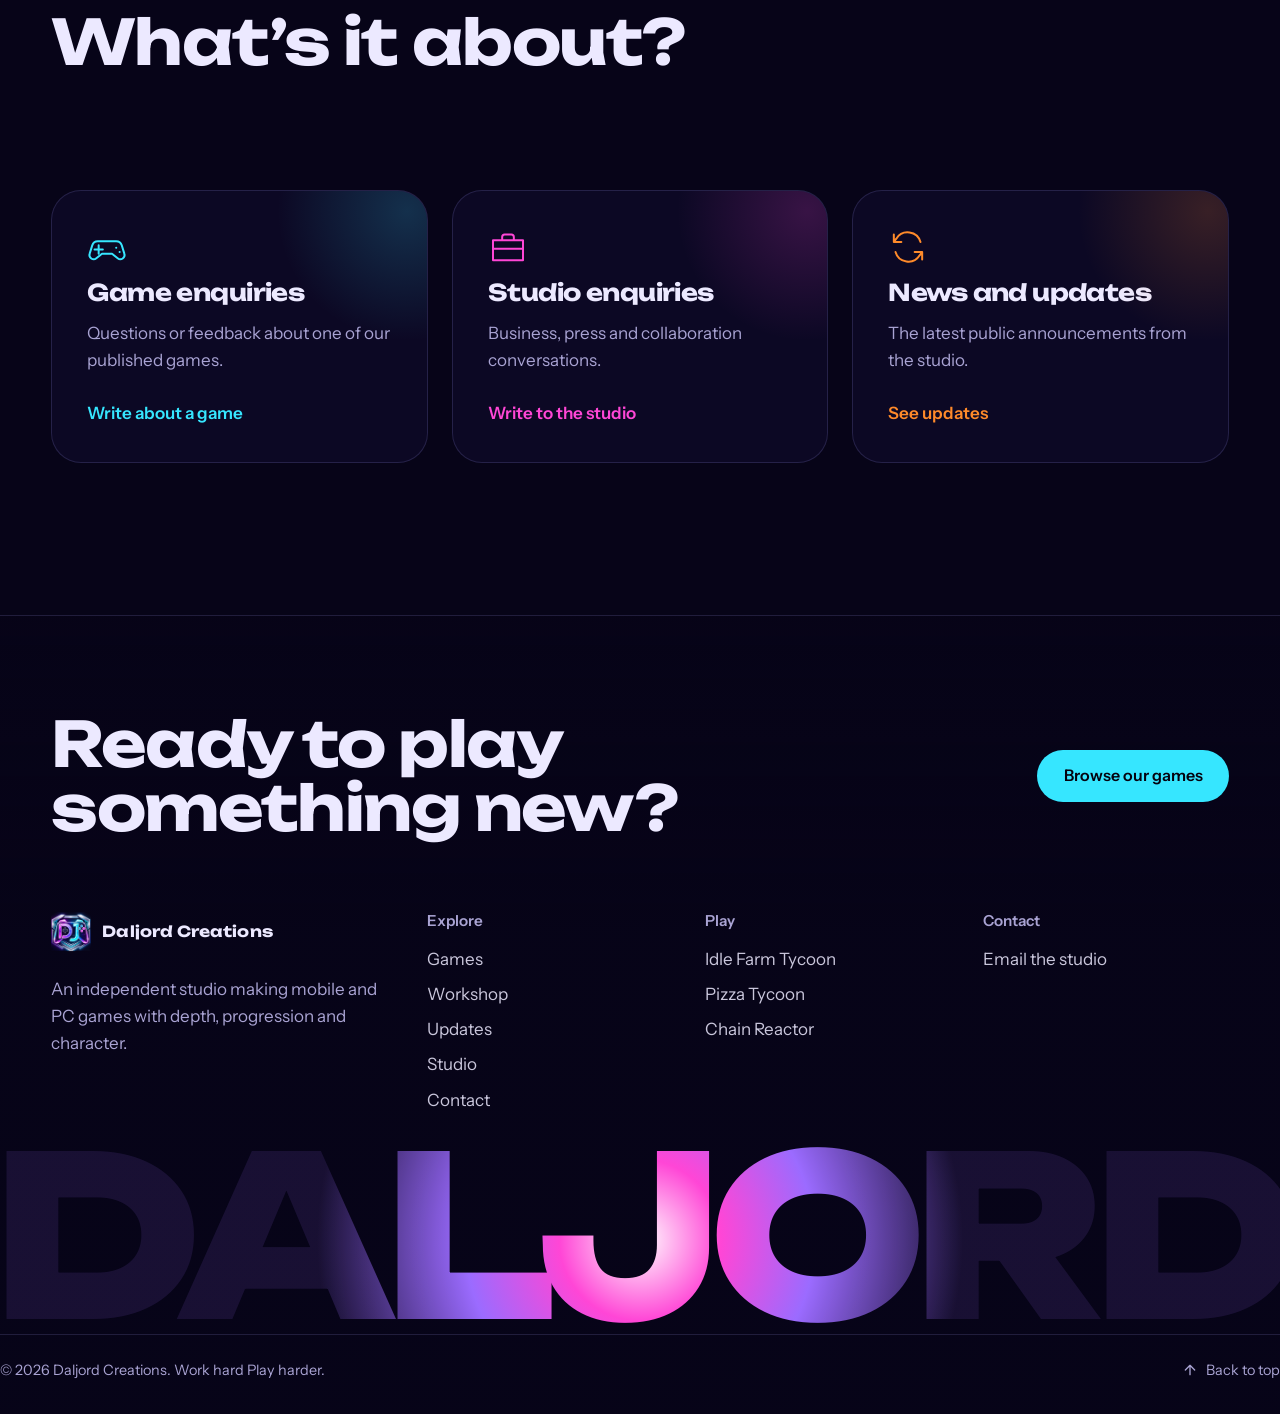
==== commit 9b9fdd3f: "optimised for the mobile" ====
--- a/contact/index.html
+++ b/contact/index.html
@@ -45,7 +45,7 @@
 
     <section class="block contact-main" id="email" aria-labelledby="email-title">
       <div class="wrap" style="width:100%">
-        <h2 id="email-title" data-scramble>Email the studio</h2>
+        <h2 id="email-title" data-text-reveal>Email the studio</h2>
         <p class="lede" style="margin-top:1.2rem" data-reveal>For game questions, feedback, press and collaboration. We read every message.</p>
         <a class="mail" href="mailto:daljordcreations@gmail.com" data-reveal>daljordcreations@gmail.com</a>
         <div class="copy-row" data-reveal>
@@ -58,7 +58,7 @@
     <section class="block" id="topics" aria-labelledby="topics-title">
       <div class="wrap">
         <div class="head">
-          <h2 id="topics-title" data-scramble>What’s it about?</h2>
+          <h2 id="topics-title" data-text-reveal>What’s it about?</h2>
           <p class="lede" data-reveal>Pick a topic and we’ll open your email app with the subject filled in.</p>
         </div>
         <div class="enquiries">
@@ -84,6 +84,7 @@
   <script src="../assets/js/data/updates.js"></script>
   <script src="../assets/js/data/brand-texture.js"></script>
   <!-- Site code -->
+  <script src="../assets/js/core/performance.js"></script>
   <script src="../assets/js/core/layout.js"></script>
   <script src="../assets/js/core/motion.js"></script>
   <script src="../assets/js/components/render.js"></script>
--- a/assets/css/base.css
+++ b/assets/css/base.css
@@ -48,6 +48,8 @@
 *, *::before, *::after { box-sizing: inherit; }
 html {
   background: var(--void);
+  overflow-x: hidden;
+  overflow-x: clip;
   scroll-padding-top: calc(env(safe-area-inset-top, 0px) + var(--nav-h) + 12px);
   -webkit-text-size-adjust: 100%;
 }
@@ -89,9 +91,9 @@
   --bc: var(--cyan);
   position: relative;
   display: inline-flex; align-items: center; justify-content: center; gap: .6rem;
-  min-height: 52px; padding: 0 1.6rem;
+  min-height: 52px; padding: .8rem 1.6rem;
   border-radius: 999px; border: 1px solid transparent;
-  font: 600 1rem var(--body); text-decoration: none; cursor: pointer; white-space: nowrap;
+  font: 600 1rem/1.35 var(--body); text-decoration: none; text-align: center; cursor: pointer;
   transition: box-shadow .35s, background .25s, border-color .25s, color .25s;
   will-change: transform;
 }
@@ -102,7 +104,7 @@
 .btn--ghost:hover { border-color: var(--magenta); box-shadow: 0 0 30px rgba(255, 70, 214, .38); }
 .btn--store { width: 100%; background: rgba(255, 255, 255, .06); border-color: var(--line); }
 .btn--store:hover { background: var(--bc); border-color: var(--bc); color: #05030f; box-shadow: 0 0 34px color-mix(in srgb, var(--bc) 60%, transparent); }
-.btn .btn__label { position: relative; z-index: 1; }
+.btn .btn__label { position: relative; z-index: 1; min-width: 0; overflow-wrap: anywhere; }
 
 /* ---------- chips ---------- */
 .chip { display: inline-flex; align-items: center; gap: .45rem; font-size: .85rem; font-weight: 600; padding: .3rem .8rem; border-radius: 999px; border: 1px solid currentColor; line-height: 1.25; white-space: nowrap; }
--- a/assets/css/layout.css
+++ b/assets/css/layout.css
@@ -6,6 +6,7 @@
 
 /* ---------- 3D stage ---------- */
 .stage { position: fixed; inset: 0; width: 100%; height: 100%; z-index: 0; display: block; }
+.stage, .stage-fallback { pointer-events: none; }
 .stage-fallback { position: fixed; inset: 0; z-index: 0; display: none; background: var(--void) center / cover no-repeat; }
 .no-webgl .stage-fallback { display: block; }
 .no-webgl .stage { display: none; }
@@ -103,6 +104,13 @@
 .hero { position: relative; min-height: 100vh; min-height: 100svh; display: flex; align-items: flex-end; padding: calc(var(--nav-h) + 2rem) 0 clamp(3rem, 9vh, 6.5rem); }
 .hero .wrap { width: 100%; }
 .hero__copy { max-width: min(760px, 100%); }
+.hero__eyebrow { display: flex; align-items: center; gap: .65rem; margin-bottom: 1.35rem; font: 600 .7rem var(--body); letter-spacing: .18em; text-transform: uppercase; color: #d6d1f5; }
+.hero__eyebrow > span { width: 7px; height: 7px; border-radius: 50%; background: var(--cyan); box-shadow: 0 0 12px rgba(54, 230, 255, .5); }
+.hero__accent { color: #a8dbff; text-shadow: none; }
+.hero__accent .text-word__ink { background: linear-gradient(110deg, #ffb3ee, #c3a6ff 48%, #79efff); -webkit-background-clip: text; background-clip: text; color: transparent; }
+.hero__details { display: flex; flex-wrap: wrap; gap: .8rem 1.6rem; margin-top: 1.6rem; color: #c3bddf; font-size: .75rem; letter-spacing: .04em; }
+.hero__details span + span { display: flex; align-items: center; gap: 1.6rem; }
+.hero__details span + span::before { content: ""; width: 3px; height: 3px; background: var(--cyan); border-radius: 50%; }
 .hero__sub { margin-top: 1.6rem; max-width: 42ch; font-size: clamp(1.05rem, 1.5vw, 1.22rem); color: #d9d4f7; text-shadow: 0 2px 22px rgba(7, 4, 24, .85); }
 .hero__cta { margin-top: 2rem; display: flex; flex-wrap: wrap; gap: .8rem; }
 .hero h1 { text-shadow: 0 4px 44px rgba(7, 4, 24, .6); }
@@ -117,6 +125,12 @@
 @keyframes cue { 60% { transform: translateY(11px); opacity: 0; } 61% { transform: none; opacity: 0; } 100% { opacity: 1; } }
 .hero--inner { min-height: 92vh; min-height: 92svh; }
 @media (max-width: 760px) {
+  .hero { padding-top: max(calc(var(--nav-h) + 2rem), clamp(17rem, 40vh, 24rem)); }
+  .hero { padding-top: max(calc(var(--nav-h) + 2rem), clamp(17rem, 40svh, 24rem)); }
+  .hero h1 { font-size: clamp(2.1rem, 8.8vw, 3.5rem); }
+  .hero.hero--inner h1 { font-size: clamp(1.9rem, 8.6vw, 3.5rem); }
+  .hero__sub { margin-top: 1.2rem; }
+  .hero__eyebrow { font-size: .62rem; letter-spacing: .14em; }
   .hero__hint, .scroll-cue { display: none; }
   .hero__cta .btn { flex: 1 1 auto; }
 }
@@ -144,3 +158,29 @@
 .hero--inner h1 { font-size: clamp(2.4rem, 5.4vw, 5.2rem); }
 .brand span { white-space: nowrap; }
 @media (max-width: 420px) { .brand span { font-size: .8rem; } .brand img { width: 34px; height: 34px; } .menu-btn { padding: 0 .85rem; } }
+
+/* Limit large composited surfaces on phones; the 3D scene supplies the glow. */
+.mobile-device .grain, :root[data-quality="low"] .grain { display: none; }
+.mobile-device .nav.is-solid, :root[data-quality="low"] .nav.is-solid { background: rgba(7, 4, 24, .96); backdrop-filter: none; -webkit-backdrop-filter: none; }
+.mobile-device .footer, :root[data-quality="low"] .footer,
+.mobile-device body::before, :root[data-quality="low"] body::before { backdrop-filter: none; -webkit-backdrop-filter: none; }
+.mobile-device .btn, .mobile-device .stack__item { will-change: auto; }
+.motion-offscreen, .motion-offscreen *, .motion-offscreen::before, .motion-offscreen::after,
+.motion-offscreen *::before, .motion-offscreen *::after,
+.page-hidden *, .page-hidden *::before, .page-hidden *::after { animation-play-state: paused !important; }
+.menu-open .page *, .menu-open .footer * { animation-play-state: paused !important; }
+
+@media (max-width: 860px) {
+  /* Opacity and transform avoid repainting a full-screen animated clip-path. */
+  .nav__links { height: 100vh; height: 100dvh; overflow-y: auto; overscroll-behavior: contain; clip-path: none; visibility: hidden; opacity: 0; transform: translateY(-12px); pointer-events: none; backdrop-filter: none; -webkit-backdrop-filter: none; transition: opacity .25s ease, transform .3s var(--ease-out), visibility .3s; }
+  .menu-open .nav__links { clip-path: none; visibility: visible; opacity: 1; transform: none; pointer-events: auto; }
+  .menu-open .nav { transform: none; }
+  .nav .brand { min-width: 0; }
+  .nav__in > nav { display: contents; }
+  .nav .brand img { flex: none; }
+}
+@media (max-width: 360px) {
+  .nav__in { gap: .5rem; }
+  .nav .brand { gap: .4rem; }
+  .nav .brand span { white-space: normal; font-size: .7rem; line-height: 1.25; }
+}
--- a/assets/css/components.css
+++ b/assets/css/components.css
@@ -13,10 +13,12 @@
 .js [data-reveal="clip"] img { transform: scale(1.25); transition: transform 1.8s var(--ease-out); }
 .js [data-reveal="clip"].is-in img { transform: scale(1.06); }
 .js [data-reveal="zoom"] { transform: scale(.9) translateY(30px); }
-.split-line { display: block; overflow: hidden; padding-bottom: .08em; margin-bottom: -.08em; }
-.split-char { display: inline-block; transform: translateY(110%) rotate(8deg); opacity: 0; transition: transform 1s var(--ease-out), opacity .6s; transition-delay: calc(var(--i) * 28ms + var(--d, 0ms)); }
-.is-split.is-in .split-char { transform: none; opacity: 1; }
-[data-scramble] .scr { color: var(--cyan); }
+.text-word { display: inline-block; overflow: hidden; overflow: clip; vertical-align: top; padding: .06em .035em .17em; margin: -.06em -.035em -.17em; perspective: 700px; }
+.text-word__ink { display: inline-block; opacity: 0; transform: translate3d(0, 112%, 0) rotateX(12deg); transform-origin: 50% 100%; }
+.text-reveal.is-in .text-word__ink { animation: wordEntrance .85s var(--ease-out) both; animation-delay: calc(var(--word-i) * 55ms); }
+.hero .text-reveal.is-in .text-word__ink { animation-duration: 1.05s; animation-delay: calc(.1s + var(--word-i) * 90ms); }
+@keyframes wordEntrance { from { opacity: 0; transform: translate3d(0, 112%, 0) rotateX(12deg); } to { opacity: 1; transform: translate3d(0, 0, 0) rotateX(0); } }
+@media (prefers-reduced-motion: reduce) { .text-word__ink { opacity: 1; transform: none; } }
 
 /* ---------- marquee ---------- */
 .marquee { position: relative; z-index: 2; overflow: hidden; padding: clamp(1.2rem, 3vw, 2rem) 0; border-block: 1px solid var(--line); background: linear-gradient(90deg, rgba(255, 70, 214, .1), rgba(54, 230, 255, .1)); transform: rotate(-2deg) scale(1.04); margin: clamp(2rem, 6vw, 4rem) 0; }
@@ -196,3 +198,36 @@
 .timeline--compact { padding-left: 0; }
 .timeline--compact::before, .timeline--compact .post::before { display: none; }
 .timeline--compact .post { grid-template-columns: minmax(0, 1fr); }
+
+/* Keep touch feedback light and leave room for controls on narrow screens. */
+.mobile-device .game-card::before { display: none; }
+.mobile-device .game-card { transform-style: flat; }
+.mobile-device .game-card__glare, .mobile-device .flow__reflect { display: none; }
+.mobile-device .btn--ghost, .mobile-device .game-card__badge, .mobile-device .arena__panel,
+:root[data-quality="low"] .btn--ghost, :root[data-quality="low"] .game-card__badge,
+:root[data-quality="low"] .arena__panel { backdrop-filter: none; -webkit-backdrop-filter: none; }
+.mobile-device .btn--ghost { background: rgba(7, 4, 24, .85); }
+.mobile-device .arena__panel { background: rgba(7, 4, 24, .9); }
+.mobile-device .game-card:hover { box-shadow: none; }
+.mobile-device .game-card:hover .game-card__cover img { transform: none; }
+.mobile-device .flow__item { transition: transform .45s var(--ease-out), opacity .3s; box-shadow: 0 14px 30px -15px var(--c, #000); }
+.mobile-device .proj__art img { transform: none; }
+.mobile-device .btn:active, .mobile-device .flow__arrow:active { opacity: .8; }
+.flow__dots button { position: relative; height: 44px; background: transparent; }
+.flow__dots button::after { content: ""; position: absolute; left: 0; right: 0; top: 20px; height: 4px; border-radius: 4px; background: var(--line-strong); }
+.flow__dots button[aria-current="true"] { background: transparent; }
+.flow__dots button[aria-current="true"]::after { background: linear-gradient(90deg, var(--magenta), var(--cyan)); }
+
+@media (max-width: 760px) {
+  .flow__controls { flex-wrap: wrap; }
+  .flow__controls [data-f="store"] { flex: 1 1 100%; min-width: 0 !important; }
+  .flow__dots button { min-width: 44px; }
+  .to-top { min-height: 44px; }
+  .footer ul a { display: inline-flex; align-items: center; min-height: 44px; }
+  .js [data-reveal] { transform: translateY(20px); transition-duration: .6s; }
+  .js [data-reveal="clip"] { clip-path: none; opacity: 0; transform: translateY(20px); transition: opacity .6s ease, transform .6s var(--ease-out); }
+  .js [data-reveal="clip"].is-in { opacity: 1; transform: none; }
+  .js [data-reveal="clip"] img, .js [data-reveal="clip"].is-in img { transform: none; }
+  .text-word { perspective: none; }
+  .text-reveal.is-in .text-word__ink, .hero .text-reveal.is-in .text-word__ink { animation-duration: .65s; animation-delay: calc(var(--word-i) * 45ms); }
+}
